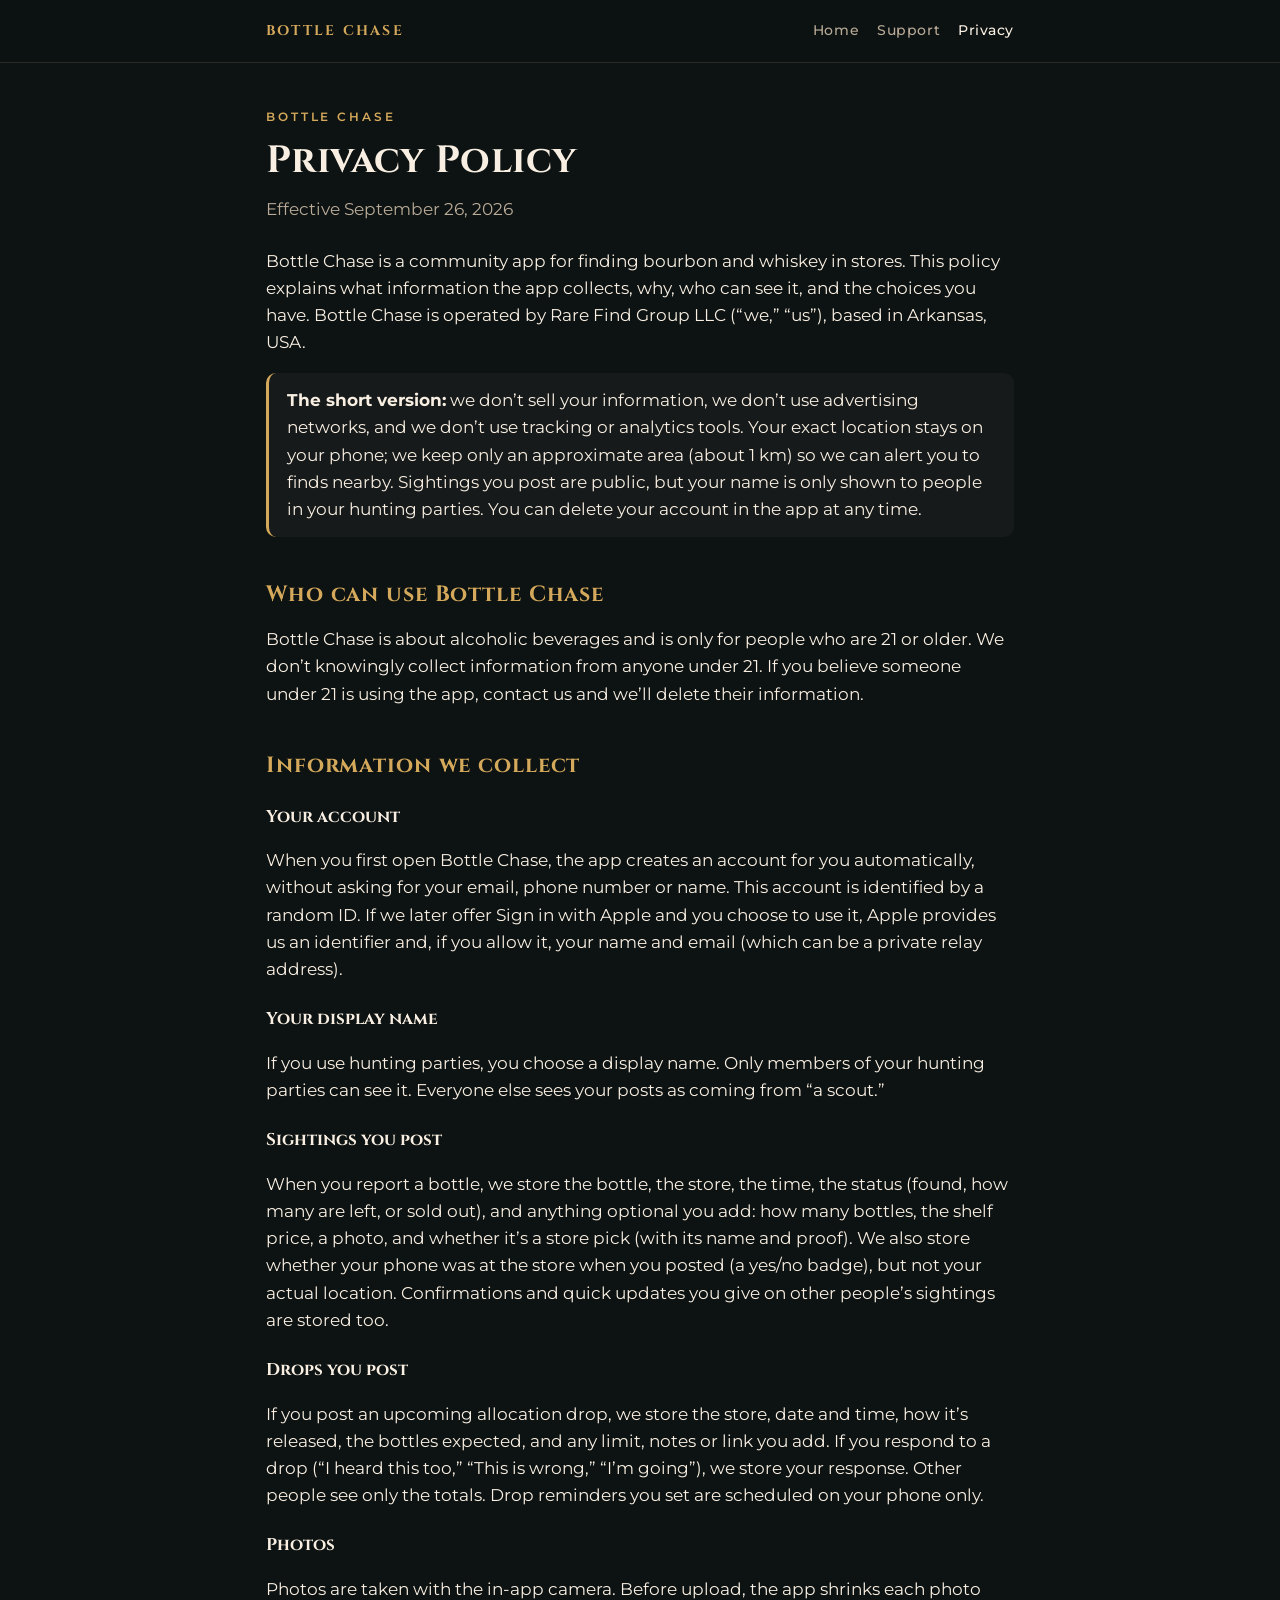
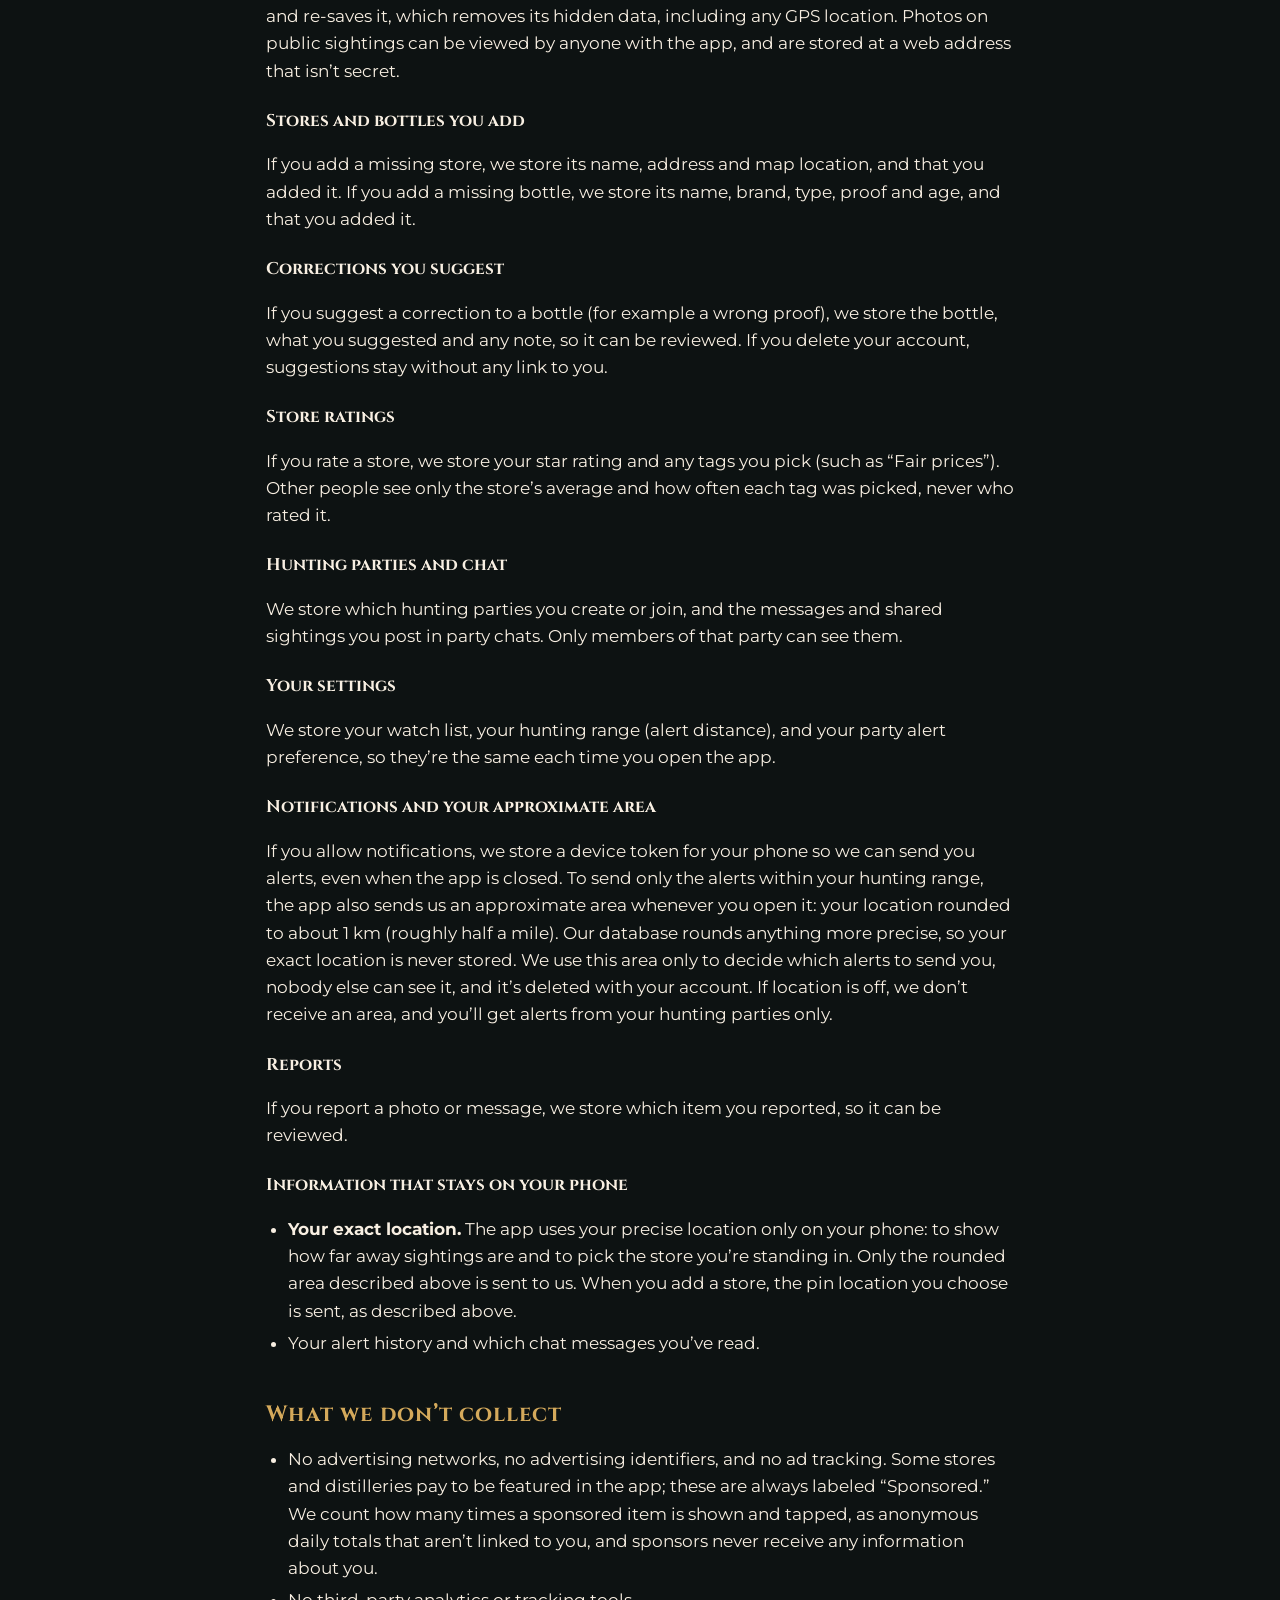
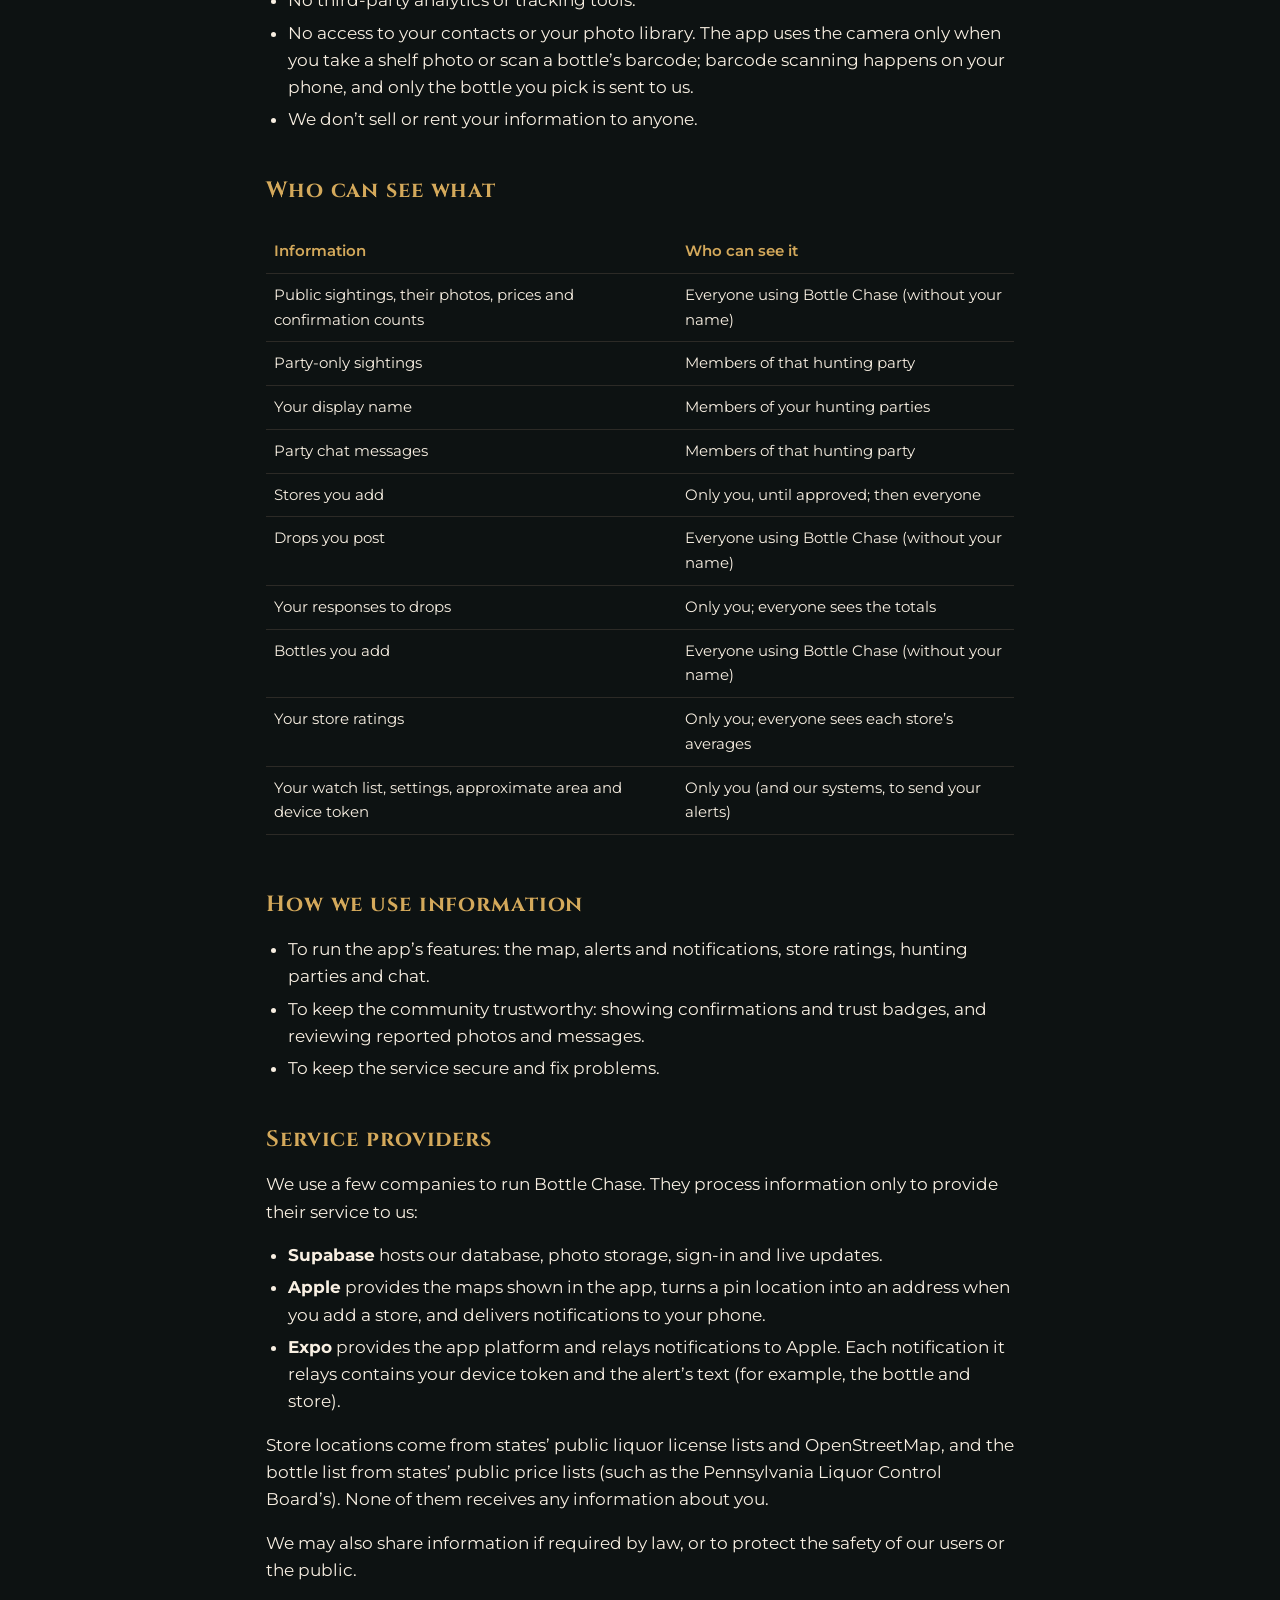
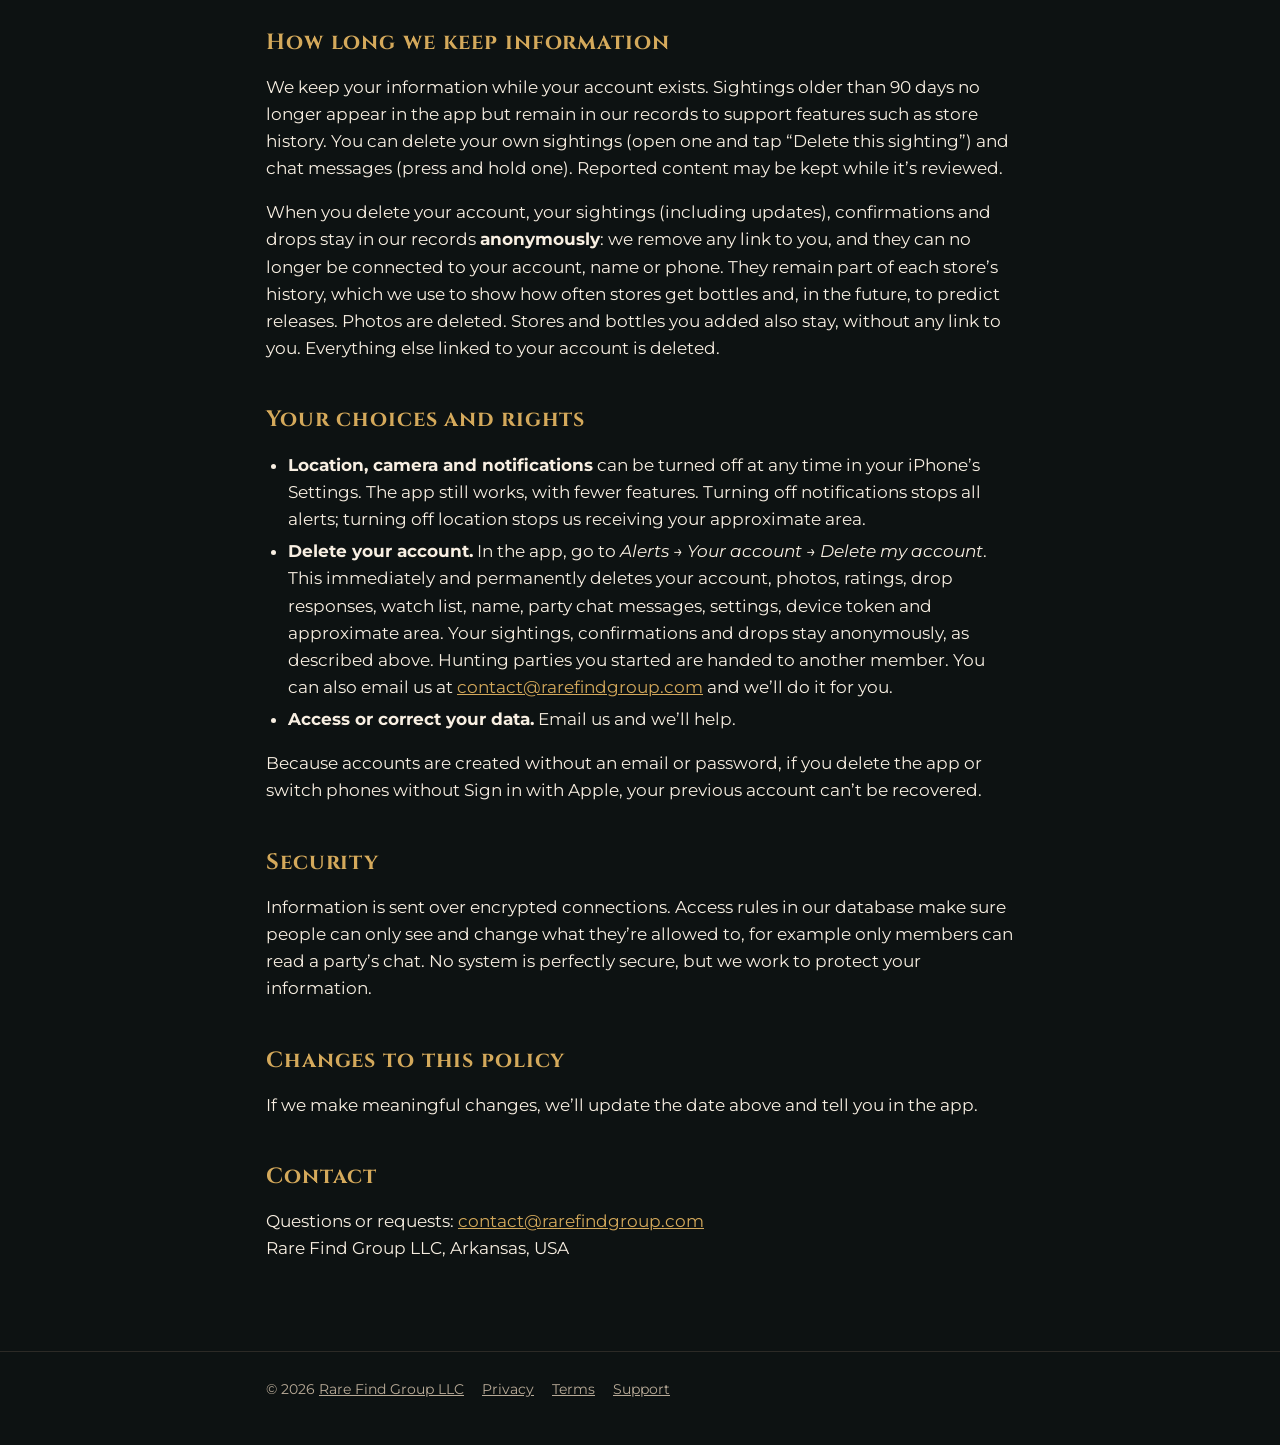
==== privacy/index.html @ 6ccd4147 "Bottle Chase website for bottlechase.app Home, support, privacy policy and terms of use, in the Bott" ====
<!doctype html>
<html lang="en">
<head>
<meta charset="utf-8">
<meta name="viewport" content="width=device-width, initial-scale=1">
<title>Bottle Chase Privacy Policy</title>
<meta name="description" content="How Bottle Chase collects, uses and protects your information.">
<link rel="icon" href="/images/favicon.png">
<link rel="apple-touch-icon" href="/images/apple-touch-icon.png">
<link rel="preconnect" href="https://fonts.googleapis.com">
<link rel="preconnect" href="https://fonts.gstatic.com" crossorigin>
<link rel="stylesheet" href="https://fonts.googleapis.com/css2?family=Cinzel:wght@600;700&family=Montserrat:wght@400;500;600&display=swap">
<meta name="theme-color" content="#0d1212">
<link rel="stylesheet" href="/styles.css?v=2">
</head>
<body>
<header class="site-header">
  <div class="wrap">
    <a class="brand" href="/">Bottle Chase</a>
    <nav>
      <a href="/">Home</a>
      <a href="/support/">Support</a>
      <a href="/privacy/" aria-current="page">Privacy</a>
    </nav>
  </div>
</header>
<main>
  <div class="wrap">
  <p class="eyebrow">Bottle Chase</p>
  <h1>Privacy Policy</h1>
  <p class="meta">Effective September 26, 2026</p>

  <p>Bottle Chase is a community app for finding bourbon and whiskey in stores. This policy explains what
  information the app collects, why, who can see it, and the choices you have. Bottle Chase is operated by
  Rare Find Group LLC (&ldquo;we,&rdquo; &ldquo;us&rdquo;), based in Arkansas, USA.</p>

  <p class="note"><strong>The short version:</strong> we don&rsquo;t sell your information, we don&rsquo;t use
  advertising networks, and we don&rsquo;t use tracking or analytics tools. Your exact location stays on your phone; we keep only an
  approximate area (about 1 km) so we can alert you to finds nearby. Sightings you post are public, but your
  name is only shown to people in your hunting parties. You can delete your account in the app at any time.</p>

  <h2>Who can use Bottle Chase</h2>
  <p>Bottle Chase is about alcoholic beverages and is only for people who are 21 or older. We don&rsquo;t
  knowingly collect information from anyone under 21. If you believe someone under 21 is using the app,
  contact us and we&rsquo;ll delete their information.</p>

  <h2>Information we collect</h2>

  <h3>Your account</h3>
  <p>When you first open Bottle Chase, the app creates an account for you automatically, without asking for
  your email, phone number or name. This account is identified by a random ID. If we later offer Sign in
  with Apple and you choose to use it, Apple provides us an identifier and, if you allow it, your name and
  email (which can be a private relay address).</p>

  <h3>Your display name</h3>
  <p>If you use hunting parties, you choose a display name. Only members of your hunting parties can see it.
  Everyone else sees your posts as coming from &ldquo;a scout.&rdquo;</p>

  <h3>Sightings you post</h3>
  <p>When you report a bottle, we store the bottle, the store, the time, the status (found, how many are
  left, or sold out), and anything optional you add: how many bottles, the shelf price, a photo, and
  whether it&rsquo;s a store pick (with its name and proof). We also store whether your phone was at the store
  when you posted (a yes/no badge), but not your actual location. Confirmations and quick updates you give
  on other people&rsquo;s sightings are stored too.</p>

  <h3>Drops you post</h3>
  <p>If you post an upcoming allocation drop, we store the store, date and time, how it&rsquo;s released, the
  bottles expected, and any limit, notes or link you add. If you respond to a drop (&ldquo;I heard this
  too,&rdquo; &ldquo;This is wrong,&rdquo; &ldquo;I&rsquo;m going&rdquo;), we store your response. Other people see only
  the totals. Drop reminders you set are scheduled on your phone only.</p>

  <h3>Photos</h3>
  <p>Photos are taken with the in-app camera. Before upload, the app shrinks each photo and re-saves it,
  which removes its hidden data, including any GPS location. Photos on public sightings can be viewed by
  anyone with the app, and are stored at a web address that isn&rsquo;t secret.</p>

  <h3>Stores and bottles you add</h3>
  <p>If you add a missing store, we store its name, address and map location, and that you added it. If you
  add a missing bottle, we store its name, brand, type, proof and age, and that you added it.</p>

  <h3>Corrections you suggest</h3>
  <p>If you suggest a correction to a bottle (for example a wrong proof), we store the bottle, what you
  suggested and any note, so it can be reviewed. If you delete your account, suggestions stay without any
  link to you.</p>

  <h3>Store ratings</h3>
  <p>If you rate a store, we store your star rating and any tags you pick (such as &ldquo;Fair prices&rdquo;).
  Other people see only the store&rsquo;s average and how often each tag was picked, never who rated it.</p>

  <h3>Hunting parties and chat</h3>
  <p>We store which hunting parties you create or join, and the messages and shared sightings you post in
  party chats. Only members of that party can see them.</p>

  <h3>Your settings</h3>
  <p>We store your watch list, your hunting range (alert distance), and your party alert preference, so
  they&rsquo;re the same each time you open the app.</p>

  <h3>Notifications and your approximate area</h3>
  <p>If you allow notifications, we store a device token for your phone so we can send you alerts, even
  when the app is closed. To send only the alerts within your hunting range, the app also sends us an
  approximate area whenever you open it: your location rounded to about 1 km (roughly half a mile). Our
  database rounds anything more precise, so your exact location is never stored. We use this area only to
  decide which alerts to send you, nobody else can see it, and it&rsquo;s deleted with your account. If
  location is off, we don&rsquo;t receive an area, and you&rsquo;ll get alerts from your hunting parties only.</p>

  <h3>Reports</h3>
  <p>If you report a photo or message, we store which item you reported, so it can be reviewed.</p>

  <h3>Information that stays on your phone</h3>
  <ul>
    <li><strong>Your exact location.</strong> The app uses your precise location only on your phone: to show
    how far away sightings are and to pick the store you&rsquo;re standing in. Only the rounded area described
    above is sent to us. When you add a store, the pin location you choose is sent, as described above.</li>
    <li>Your alert history and which chat messages you&rsquo;ve read.</li>
  </ul>

  <h2>What we don&rsquo;t collect</h2>
  <ul>
    <li>No advertising networks, no advertising identifiers, and no ad tracking. Some stores and
    distilleries pay to be featured in the app; these are always labeled &ldquo;Sponsored.&rdquo; We count how
    many times a sponsored item is shown and tapped, as anonymous daily totals that aren&rsquo;t linked to you,
    and sponsors never receive any information about you.</li>
    <li>No third-party analytics or tracking tools.</li>
    <li>No access to your contacts or your photo library. The app uses the camera only when you take a shelf
    photo or scan a bottle&rsquo;s barcode; barcode scanning happens on your phone, and only the bottle you
    pick is sent to us.</li>
    <li>We don&rsquo;t sell or rent your information to anyone.</li>
  </ul>

  <h2>Who can see what</h2>
  <div class="table-scroll"><table>
    <tr><th>Information</th><th>Who can see it</th></tr>
    <tr><td>Public sightings, their photos, prices and confirmation counts</td><td>Everyone using Bottle Chase (without your name)</td></tr>
    <tr><td>Party-only sightings</td><td>Members of that hunting party</td></tr>
    <tr><td>Your display name</td><td>Members of your hunting parties</td></tr>
    <tr><td>Party chat messages</td><td>Members of that hunting party</td></tr>
    <tr><td>Stores you add</td><td>Only you, until approved; then everyone</td></tr>
    <tr><td>Drops you post</td><td>Everyone using Bottle Chase (without your name)</td></tr>
    <tr><td>Your responses to drops</td><td>Only you; everyone sees the totals</td></tr>
    <tr><td>Bottles you add</td><td>Everyone using Bottle Chase (without your name)</td></tr>
    <tr><td>Your store ratings</td><td>Only you; everyone sees each store&rsquo;s averages</td></tr>
    <tr><td>Your watch list, settings, approximate area and device token</td><td>Only you (and our systems, to send your alerts)</td></tr>
  </table></div>

  <h2>How we use information</h2>
  <ul>
    <li>To run the app&rsquo;s features: the map, alerts and notifications, store ratings, hunting parties and
    chat.</li>
    <li>To keep the community trustworthy: showing confirmations and trust badges, and reviewing reported
    photos and messages.</li>
    <li>To keep the service secure and fix problems.</li>
  </ul>

  <h2>Service providers</h2>
  <p>We use a few companies to run Bottle Chase. They process information only to provide their service to us:</p>
  <ul>
    <li><strong>Supabase</strong> hosts our database, photo storage, sign-in and live updates.</li>
    <li><strong>Apple</strong> provides the maps shown in the app, turns a pin location into an address when
    you add a store, and delivers notifications to your phone.</li>
    <li><strong>Expo</strong> provides the app platform and relays notifications to Apple. Each notification
    it relays contains your device token and the alert&rsquo;s text (for example, the bottle and store).</li>
  </ul>
  <p>Store locations come from states&rsquo; public liquor license lists and OpenStreetMap, and the bottle list
  from states&rsquo; public price lists (such as the Pennsylvania Liquor Control Board&rsquo;s). None of them
  receives any information about you.</p>
  <p>We may also share information if required by law, or to protect the safety of our users or the public.</p>

  <h2>How long we keep information</h2>
  <p>We keep your information while your account exists. Sightings older than 90 days no longer appear in
  the app but remain in our records to support features such as store history. You can delete your own
  sightings (open one and tap &ldquo;Delete this sighting&rdquo;) and chat messages (press and hold one).
  Reported content may be kept while it&rsquo;s reviewed.</p>
  <p>When you delete your account, your sightings (including updates), confirmations and drops stay in our
  records <strong>anonymously</strong>: we remove any link to you, and they can no longer be connected to
  your account, name or phone. They remain part of each store&rsquo;s history, which we use to show how often
  stores get bottles and, in the future, to predict releases. Photos are deleted. Stores and bottles you
  added also stay, without any link to you. Everything else linked to your account is deleted.</p>

  <h2>Your choices and rights</h2>
  <ul>
    <li><strong>Location, camera and notifications</strong> can be turned off at any time in your
    iPhone&rsquo;s Settings. The app still works, with fewer features. Turning off notifications stops all
    alerts; turning off location stops us receiving your approximate area.</li>
    <li><strong>Delete your account.</strong> In the app, go to <em>Alerts &rarr; Your account &rarr; Delete my
    account</em>. This immediately and permanently deletes your account, photos, ratings, drop responses,
    watch list, name, party chat messages, settings, device token and approximate area. Your sightings,
    confirmations and drops stay anonymously, as described above. Hunting parties you started are handed to another member. You can also email us at
    <a href="mailto:contact@rarefindgroup.com">contact@rarefindgroup.com</a> and we&rsquo;ll do it for you.</li>
    <li><strong>Access or correct your data.</strong> Email us and we&rsquo;ll help.</li>
  </ul>
  <p>Because accounts are created without an email or password, if you delete the app or switch phones
  without Sign in with Apple, your previous account can&rsquo;t be recovered.</p>

  <h2>Security</h2>
  <p>Information is sent over encrypted connections. Access rules in our database make sure people can only
  see and change what they&rsquo;re allowed to, for example only members can read a party&rsquo;s chat. No
  system is perfectly secure, but we work to protect your information.</p>

  <h2>Changes to this policy</h2>
  <p>If we make meaningful changes, we&rsquo;ll update the date above and tell you in the app.</p>

  <h2>Contact</h2>
  <p>Questions or requests: <a href="mailto:contact@rarefindgroup.com">contact@rarefindgroup.com</a><br>Rare Find Group LLC, Arkansas, USA</p>
  </div>
</main>
<footer class="site-footer">
  <div class="wrap">
    <span>&copy; 2026 <a href="https://rarefindgroup.com">Rare Find Group LLC</a></span>
    <a href="/privacy/">Privacy</a>
    <a href="/terms/">Terms</a>
    <a href="/support/">Support</a>
  </div>
</footer>
</body>
</html>
---- styles.css ----
/* Shared styles for rarefindgroup.com, following the Bottle Chase brand board: charcoal background, gold and
   whiskey-amber accents, cream text. Headings use Cinzel (a free web font in the style of the board's Trajan Pro);
   body text uses Montserrat. When you change this file, bump the ?v= number in every page's <link> to it so
   browsers fetch the new copy. */
:root {
  --charcoal: #0d1212;
  --surface: #161a1a;
  --surface-2: #1d2121;
  --amber: #c2530b;
  --copper: #be6324;
  --gold: #d4a95b;
  --cream: #f8efe2;
  --brown: #3a1e0f;
  --text: #f8efe2;
  --muted: #b9ab98;
  --line: #2c2a26;
  --heading: "Cinzel", "Trajan Pro", Georgia, serif;
  --body: "Montserrat", -apple-system, BlinkMacSystemFont, "Segoe UI", Roboto, sans-serif;
  color-scheme: dark;
}
* { box-sizing: border-box; }
html { -webkit-text-size-adjust: 100%; }
body {
  margin: 0;
  background: var(--charcoal);
  color: var(--text);
  font: 16.5px/1.65 var(--body);
}
a { color: var(--gold); }
a:hover { color: var(--cream); }
img { max-width: 100%; }
.wrap { max-width: 780px; margin: 0 auto; padding: 0 16px; }
.sr-only { position: absolute; width: 1px; height: 1px; overflow: hidden; clip: rect(0 0 0 0); white-space: nowrap; }

/* Header */
.site-header { border-bottom: 1px solid var(--line); background: rgba(13, 18, 18, 0.92); }
.site-header .wrap { display: flex; align-items: center; justify-content: space-between; gap: 10px 16px; min-height: 62px; flex-wrap: wrap; padding-top: 8px; padding-bottom: 8px; }
.brand { font-family: var(--heading); font-weight: 700; letter-spacing: 0.16em; text-transform: uppercase; font-size: 14px; color: var(--gold); text-decoration: none; }
.site-header nav { display: flex; gap: 18px; flex-wrap: wrap; }
.site-header nav a { color: var(--muted); text-decoration: none; font-size: 14px; font-weight: 500; letter-spacing: 0.04em; }
.site-header nav a:hover, .site-header nav a[aria-current="page"] { color: var(--cream); }

/* Page text */
main { padding: 44px 0 72px; }
h1, h2, h3 { font-family: var(--heading); font-weight: 700; color: var(--cream); }
h1 { font-size: 38px; line-height: 1.15; margin: 0 0 14px; letter-spacing: 0.01em; }
h2 { font-size: 22px; line-height: 1.3; margin: 44px 0 12px; color: var(--gold); letter-spacing: 0.04em; }
h3 { font-size: 17px; margin: 22px 0 4px; }
.lead { font-size: 18.5px; color: var(--muted); margin: 0 0 28px; }
.eyebrow { font-size: 12px; font-weight: 600; letter-spacing: 0.24em; text-transform: uppercase; color: var(--gold); margin: 0 0 12px; }
.meta { color: var(--muted); margin: 0 0 24px; }
.note { background: var(--surface); border-left: 3px solid var(--gold); padding: 14px 18px; border-radius: 10px; }
.rule { width: 120px; height: 1px; border: 0; margin: 18px 0 24px; background: linear-gradient(90deg, transparent, var(--gold), transparent); }
ul { padding-left: 22px; }
li { margin: 5px 0; }
strong { color: var(--cream); }

/* Bottle Chase hero: the full logo lockup, faded into the page at its edges */
.hero { padding: 28px 0 8px; text-align: center; background: radial-gradient(ellipse at 50% 40%, #1f1a14 0%, var(--charcoal) 70%); }
.hero .logo {
  display: block;
  width: min(440px, 92%);
  height: auto;
  margin: 0 auto;
  /* Fade only the four edges into the page, so the lettering stays fully visible. */
  -webkit-mask-image: linear-gradient(to right, transparent, #000 9%, #000 91%, transparent),
    linear-gradient(to bottom, transparent, #000 7%);
  -webkit-mask-composite: source-in;
  mask-image: linear-gradient(to right, transparent, #000 9%, #000 91%, transparent),
    linear-gradient(to bottom, transparent, #000 7%);
  mask-composite: intersect;
}
.hero p { color: var(--muted); font-size: 18.5px; margin: 10px auto 0; max-width: 520px; }
.hero .pill { margin: 22px 0 8px; }

/* Buttons and pills */
.pill { display: inline-block; padding: 10px 20px; border-radius: 999px; border: 1px solid var(--gold); color: var(--gold); font-weight: 600; letter-spacing: 0.06em; text-transform: uppercase; font-size: 13px; text-decoration: none; }
.button { display: inline-block; padding: 12px 22px; border-radius: 999px; background: var(--amber); color: var(--cream); font-weight: 600; text-decoration: none; }

/* Cards */
.app-card { display: flex; gap: 18px; align-items: center; padding: 16px; border: 1px solid var(--line); border-radius: 18px; background: var(--surface); text-decoration: none; color: inherit; transition: border-color 0.15s; }
.app-card:hover { border-color: var(--gold); color: inherit; }
.app-card img { width: 76px; height: 76px; border-radius: 18px; flex: none; }
.app-card strong { display: block; font-family: var(--heading); font-size: 20px; color: var(--cream); }
.app-card span { color: var(--muted); }
.features { display: grid; grid-template-columns: repeat(auto-fit, minmax(220px, 1fr)); gap: 14px; margin: 18px 0 0; padding: 0; list-style: none; }
.features li { margin: 0; padding: 18px; border: 1px solid var(--line); border-radius: 16px; background: var(--surface); }
.features svg { width: 34px; height: 34px; display: block; margin-bottom: 10px; stroke: var(--gold); fill: none; stroke-width: 1.6; stroke-linecap: round; stroke-linejoin: round; }
.features strong { display: block; margin-bottom: 4px; font-family: var(--heading); font-size: 15px; letter-spacing: 0.06em; text-transform: uppercase; color: var(--cream); }
.features span { color: var(--muted); font-size: 15px; }

/* FAQ */
details { border-bottom: 1px solid var(--line); padding: 14px 0; }
summary { cursor: pointer; font-weight: 600; color: var(--cream); }
summary::marker { color: var(--gold); }
details p, details ul { margin: 10px 0 0; color: var(--text); }

/* Tables (privacy policy) */
table { width: 100%; border-collapse: collapse; font-size: 15px; margin: 12px 0; }
th, td { text-align: left; vertical-align: top; padding: 9px 8px; border-bottom: 1px solid var(--line); }
th { color: var(--gold); font-weight: 600; }
.table-scroll { overflow-x: auto; }

/* Footer */
.site-footer { border-top: 1px solid var(--line); color: var(--muted); font-size: 14px; padding: 26px 0 44px; }
.site-footer .wrap { display: flex; flex-wrap: wrap; gap: 6px 18px; }
.site-footer a { color: var(--muted); }
.site-footer a:hover { color: var(--gold); }

@media (max-width: 520px) {
  h1 { font-size: 30px; }
  .lead, .hero p { font-size: 17px; }
}
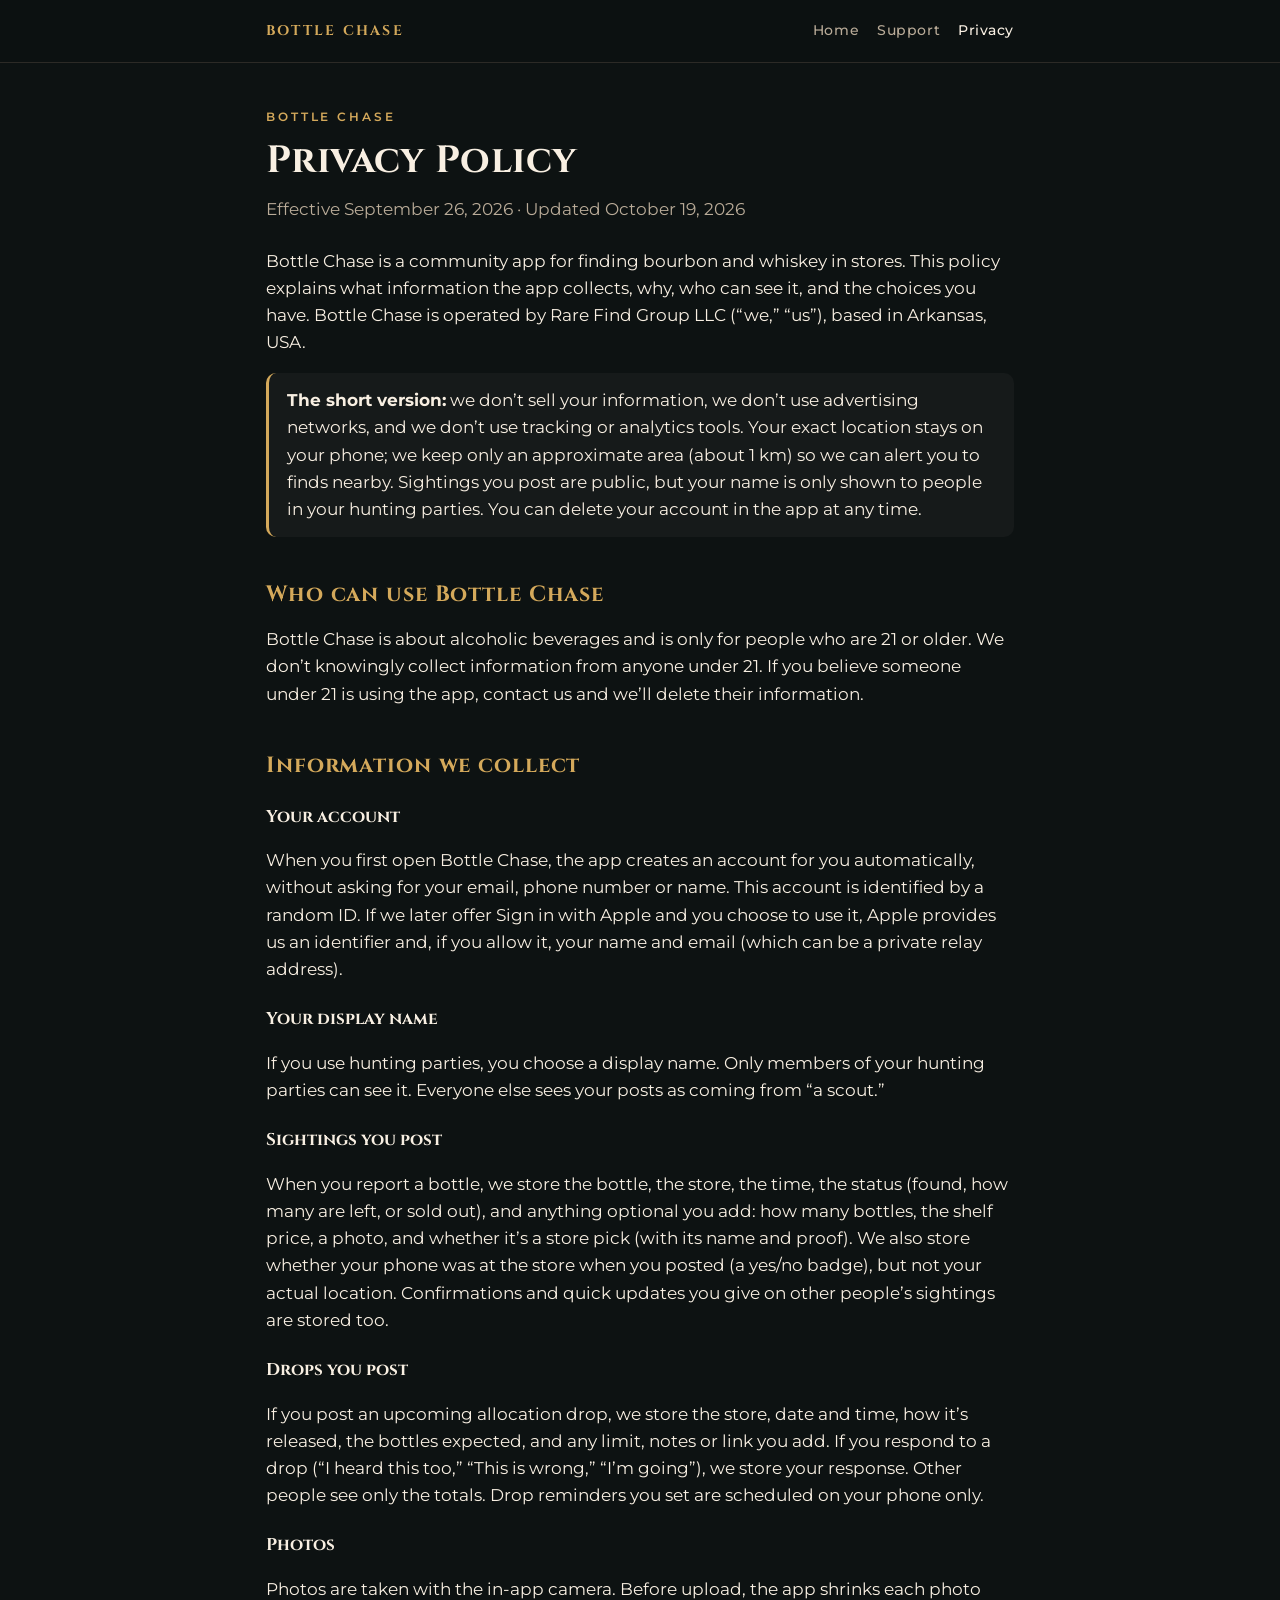
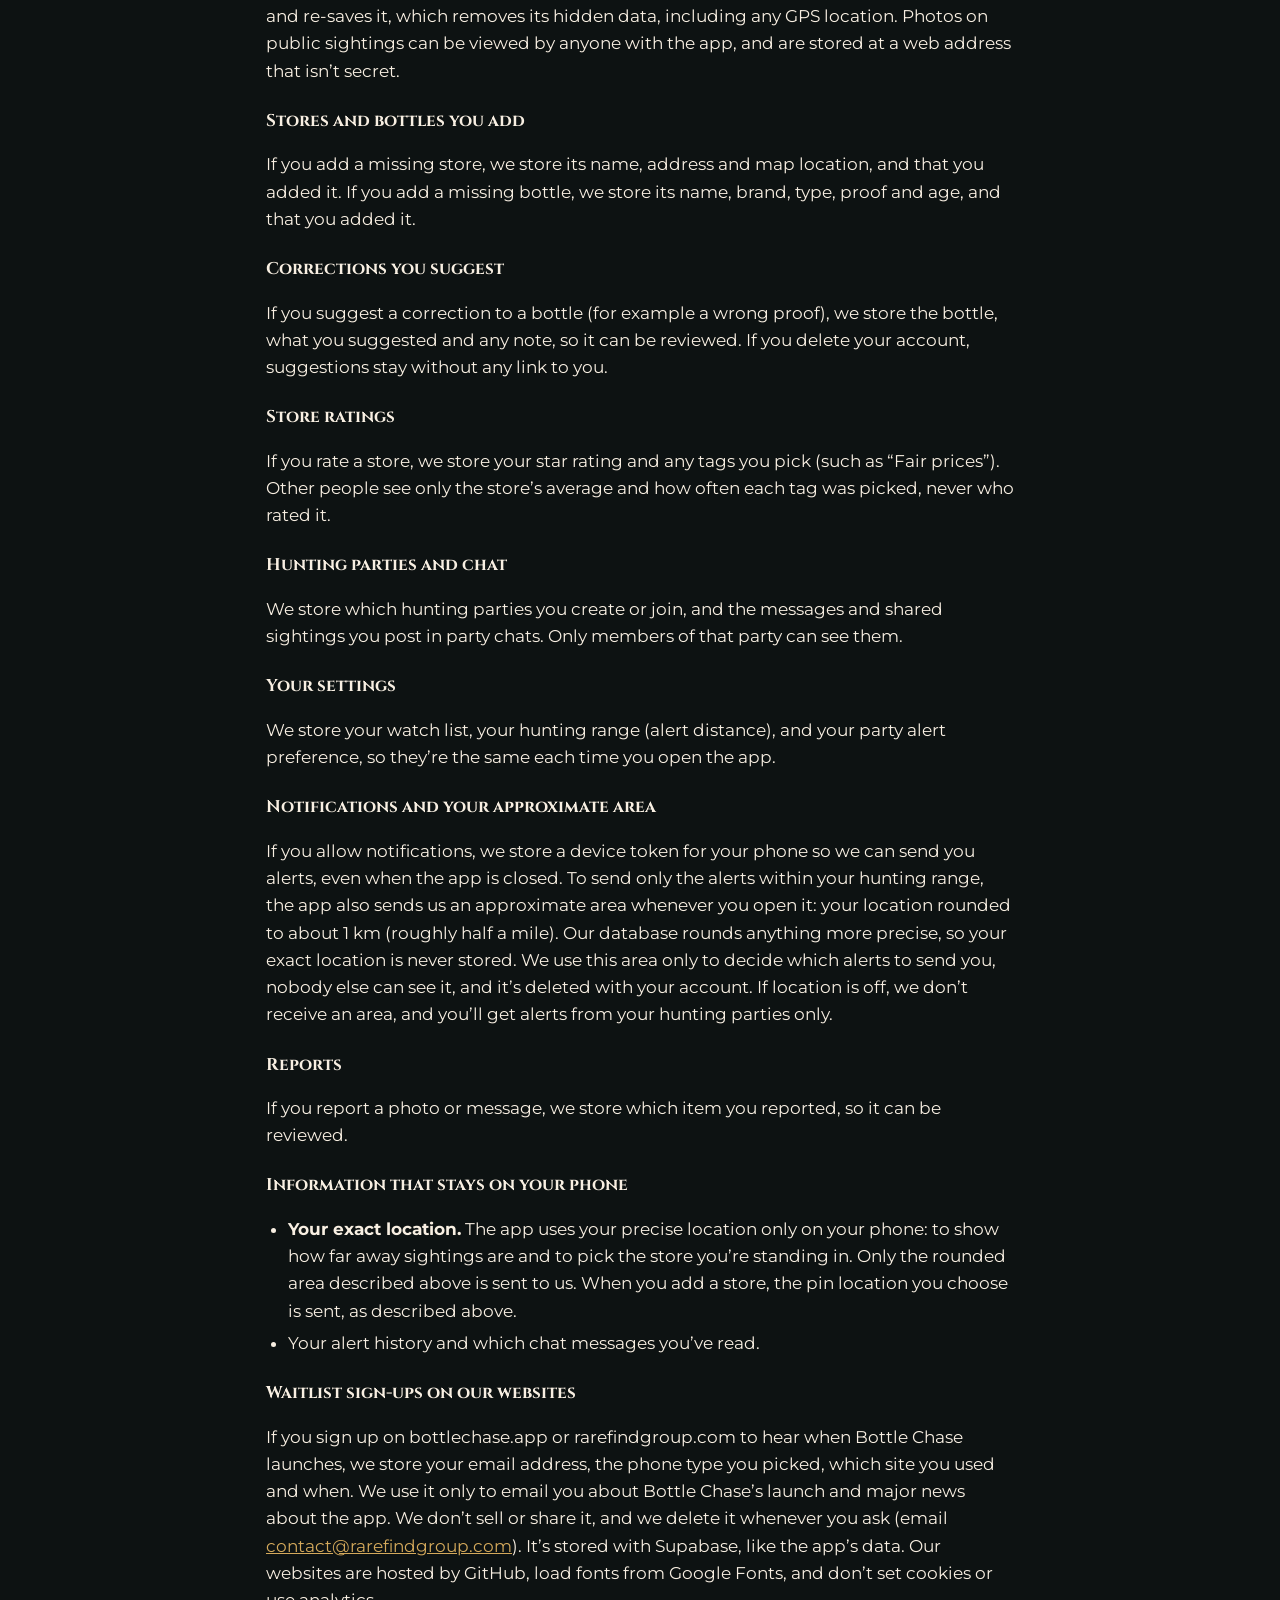
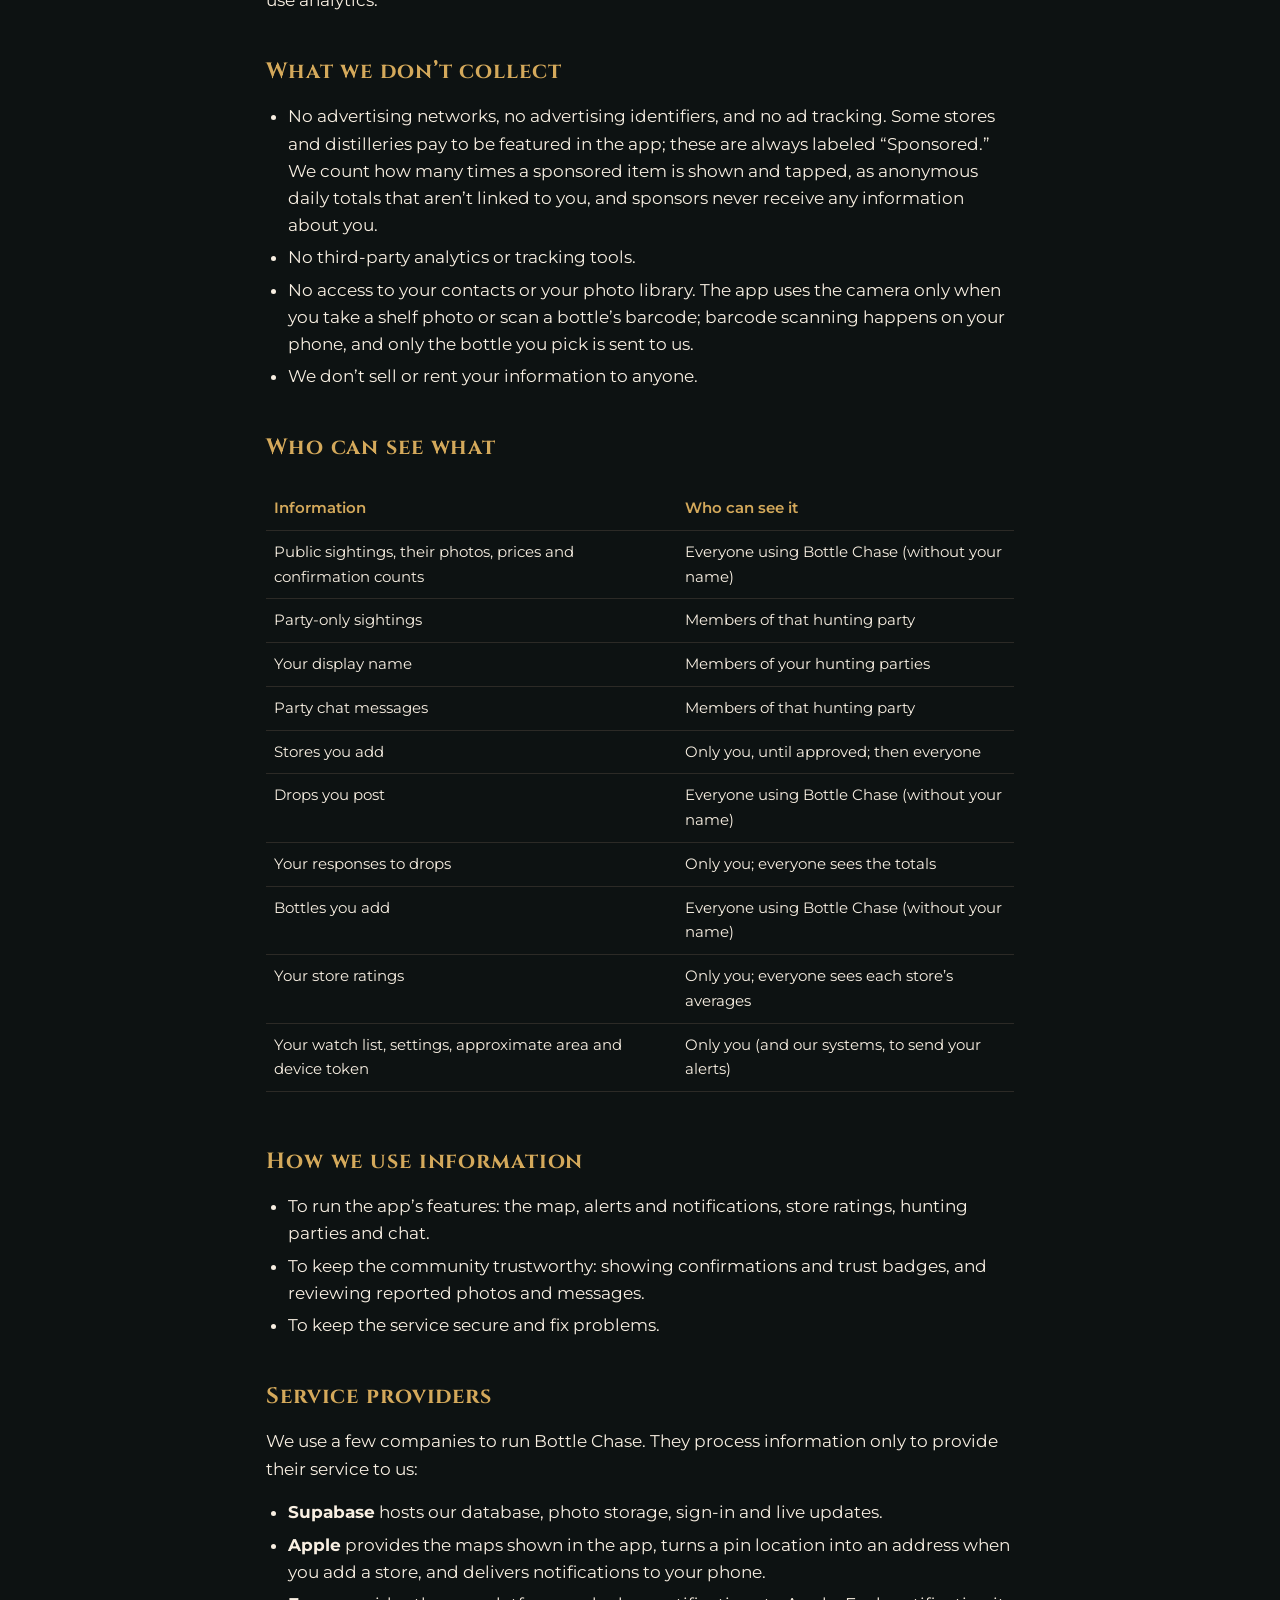
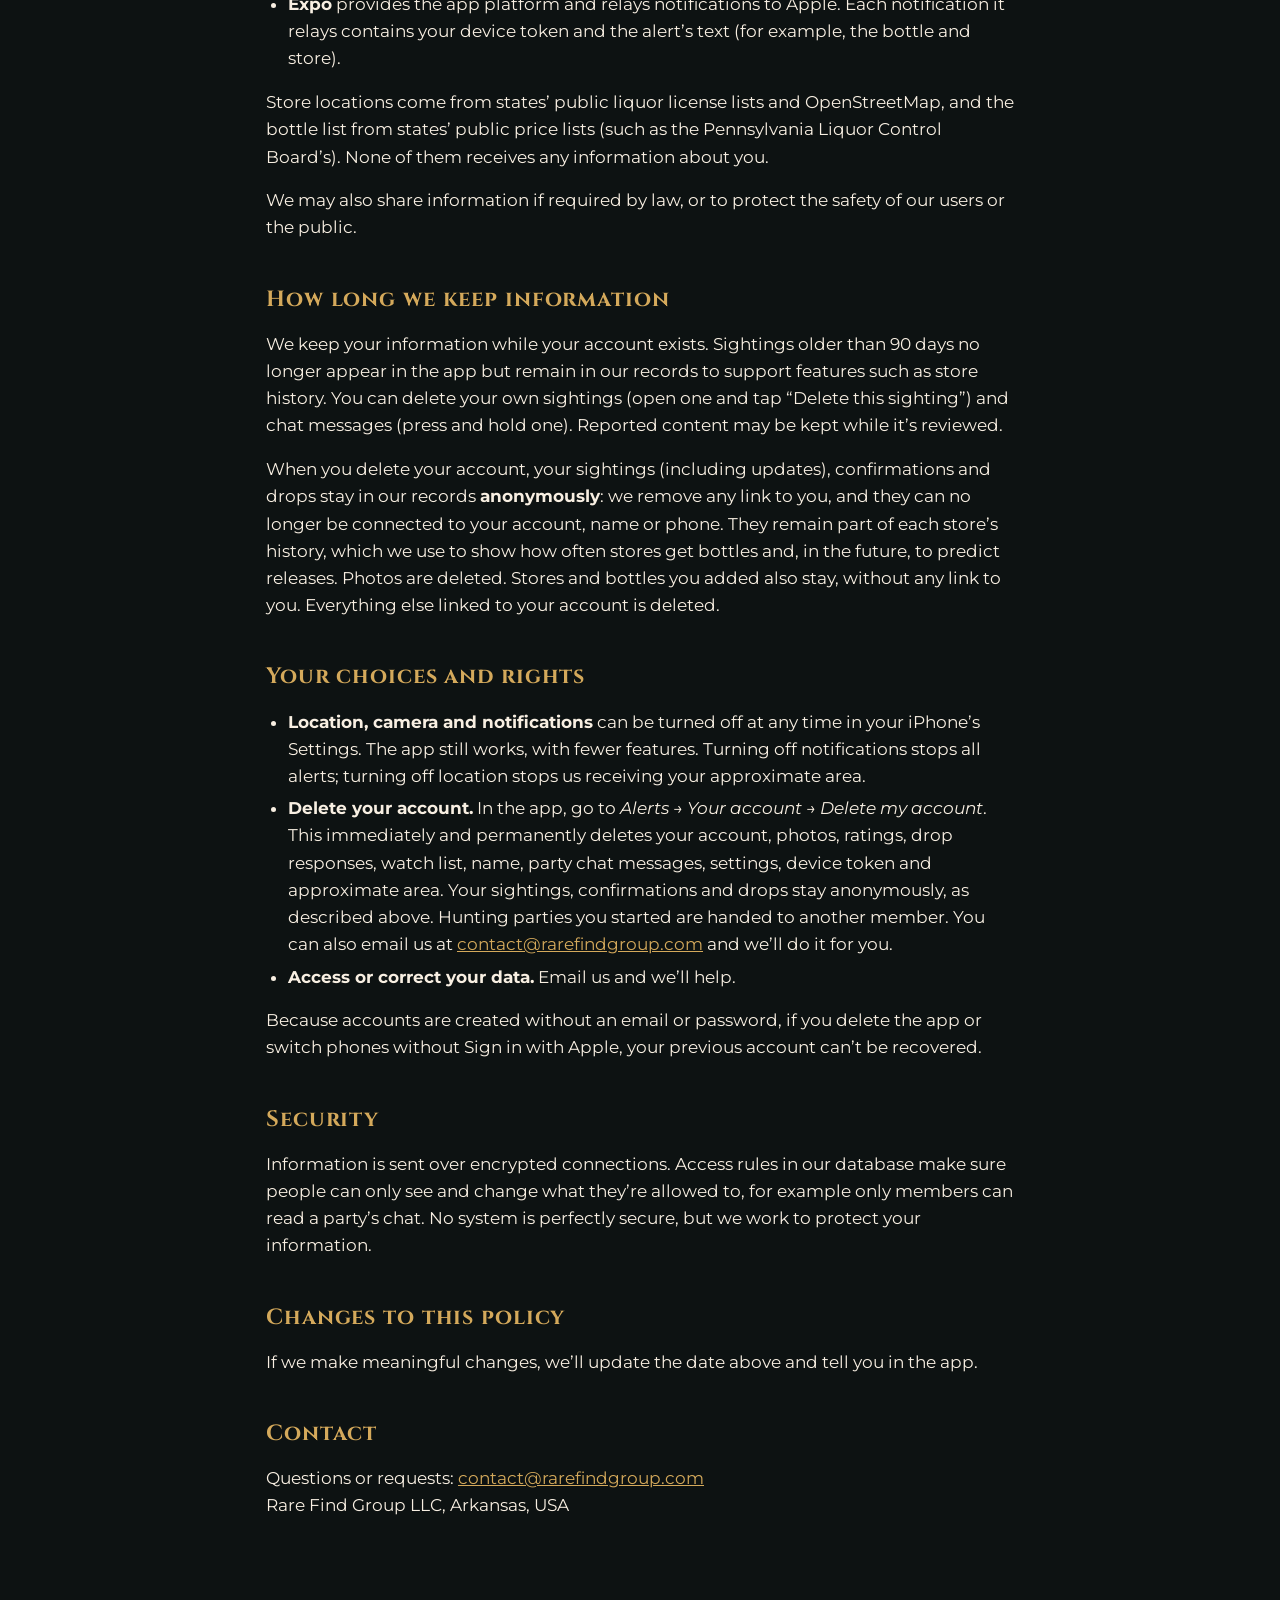
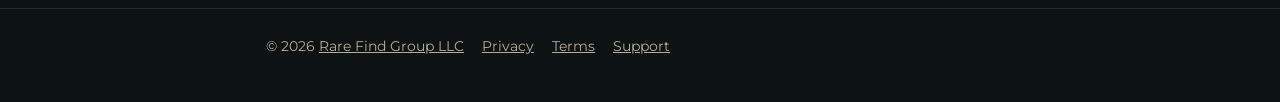
==== commit 142baff9: "Waitlist sign-up form and privacy policy section - "Be first to know" form (email + iPhone/Android) " ====
--- a/privacy/index.html
+++ b/privacy/index.html
@@ -11,7 +11,7 @@
 <link rel="preconnect" href="https://fonts.gstatic.com" crossorigin>
 <link rel="stylesheet" href="https://fonts.googleapis.com/css2?family=Cinzel:wght@600;700&family=Montserrat:wght@400;500;600&display=swap">
 <meta name="theme-color" content="#0d1212">
-<link rel="stylesheet" href="/styles.css?v=2">
+<link rel="stylesheet" href="/styles.css?v=3">
 </head>
 <body>
 <header class="site-header">
@@ -28,7 +28,7 @@
   <div class="wrap">
   <p class="eyebrow">Bottle Chase</p>
   <h1>Privacy Policy</h1>
-  <p class="meta">Effective September 26, 2026</p>
+  <p class="meta">Effective September 26, 2026 &middot; Updated October 19, 2026</p>
 
   <p>Bottle Chase is a community app for finding bourbon and whiskey in stores. This policy explains what
   information the app collects, why, who can see it, and the choices you have. Bottle Chase is operated by
@@ -113,6 +113,14 @@
     above is sent to us. When you add a store, the pin location you choose is sent, as described above.</li>
     <li>Your alert history and which chat messages you&rsquo;ve read.</li>
   </ul>
+
+  <h3 id="waitlist">Waitlist sign-ups on our websites</h3>
+  <p>If you sign up on bottlechase.app or rarefindgroup.com to hear when Bottle Chase launches, we store your email
+  address, the phone type you picked, which site you used and when. We use it only to email you about Bottle
+  Chase&rsquo;s launch and major news about the app. We don&rsquo;t sell or share it, and we delete it whenever you
+  ask (email <a href="mailto:contact@rarefindgroup.com">contact@rarefindgroup.com</a>). It&rsquo;s stored with Supabase,
+  like the app&rsquo;s data. Our websites are hosted by GitHub, load fonts from Google Fonts, and don&rsquo;t set
+  cookies or use analytics.</p>
 
   <h2>What we don&rsquo;t collect</h2>
   <ul>
--- a/styles.css
+++ b/styles.css
@@ -72,10 +72,34 @@
 }
 .hero p { color: var(--muted); font-size: 18.5px; margin: 10px auto 0; max-width: 520px; }
 .hero .pill { margin: 22px 0 8px; }
+.hero .soon { margin: 22px auto 14px; font-size: 13px; font-weight: 600; letter-spacing: 0.18em; text-transform: uppercase; color: var(--gold); }
+.hero .button { margin-bottom: 12px; }
+
+/* Waitlist sign-up */
+.signup { padding: 36px 0 8px; }
+.signup .wrap > * { max-width: 560px; }
+.signup h2 { margin-top: 0; }
+.signup form { display: grid; gap: 14px; margin: 18px 0 10px; padding: 20px; border: 1px solid var(--line); border-radius: 18px; background: var(--surface); }
+.signup input[type="email"] {
+  width: 100%; padding: 14px 16px; border-radius: 12px; border: 1px solid var(--line); background: var(--charcoal);
+  color: var(--cream); font: 16px var(--body);
+}
+.signup input[type="email"]:focus { outline: 2px solid var(--gold); outline-offset: 1px; border-color: transparent; }
+.signup fieldset { border: 0; margin: 0; padding: 0; display: flex; gap: 22px; align-items: center; flex-wrap: wrap; }
+.signup legend { float: left; margin-right: 6px; color: var(--muted); font-size: 15px; }
+.signup fieldset label { display: inline-flex; gap: 8px; align-items: center; cursor: pointer; }
+.signup input[type="radio"] { accent-color: var(--gold); width: 18px; height: 18px; }
+.signup .button { border: 0; cursor: pointer; font: 600 16px var(--body); justify-self: start; }
+.signup .button:disabled { opacity: 0.6; cursor: default; }
+.signup .trap { position: absolute; left: -9999px; width: 1px; height: 1px; }
+.form-message { margin: 0; min-height: 1.4em; font-size: 15px; }
+.form-message.ok { color: var(--gold); }
+.form-message.bad { color: #f0a07a; }
+.fine { color: var(--muted); font-size: 14px; }
 
 /* Buttons and pills */
 .pill { display: inline-block; padding: 10px 20px; border-radius: 999px; border: 1px solid var(--gold); color: var(--gold); font-weight: 600; letter-spacing: 0.06em; text-transform: uppercase; font-size: 13px; text-decoration: none; }
-.button { display: inline-block; padding: 12px 22px; border-radius: 999px; background: var(--amber); color: var(--cream); font-weight: 600; text-decoration: none; }
+.button { display: inline-block; font-family: var(--body); padding: 12px 22px; border-radius: 999px; background: var(--amber); color: var(--cream); font-weight: 600; text-decoration: none; }
 
 /* Cards */
 .app-card { display: flex; gap: 18px; align-items: center; padding: 16px; border: 1px solid var(--line); border-radius: 18px; background: var(--surface); text-decoration: none; color: inherit; transition: border-color 0.15s; }
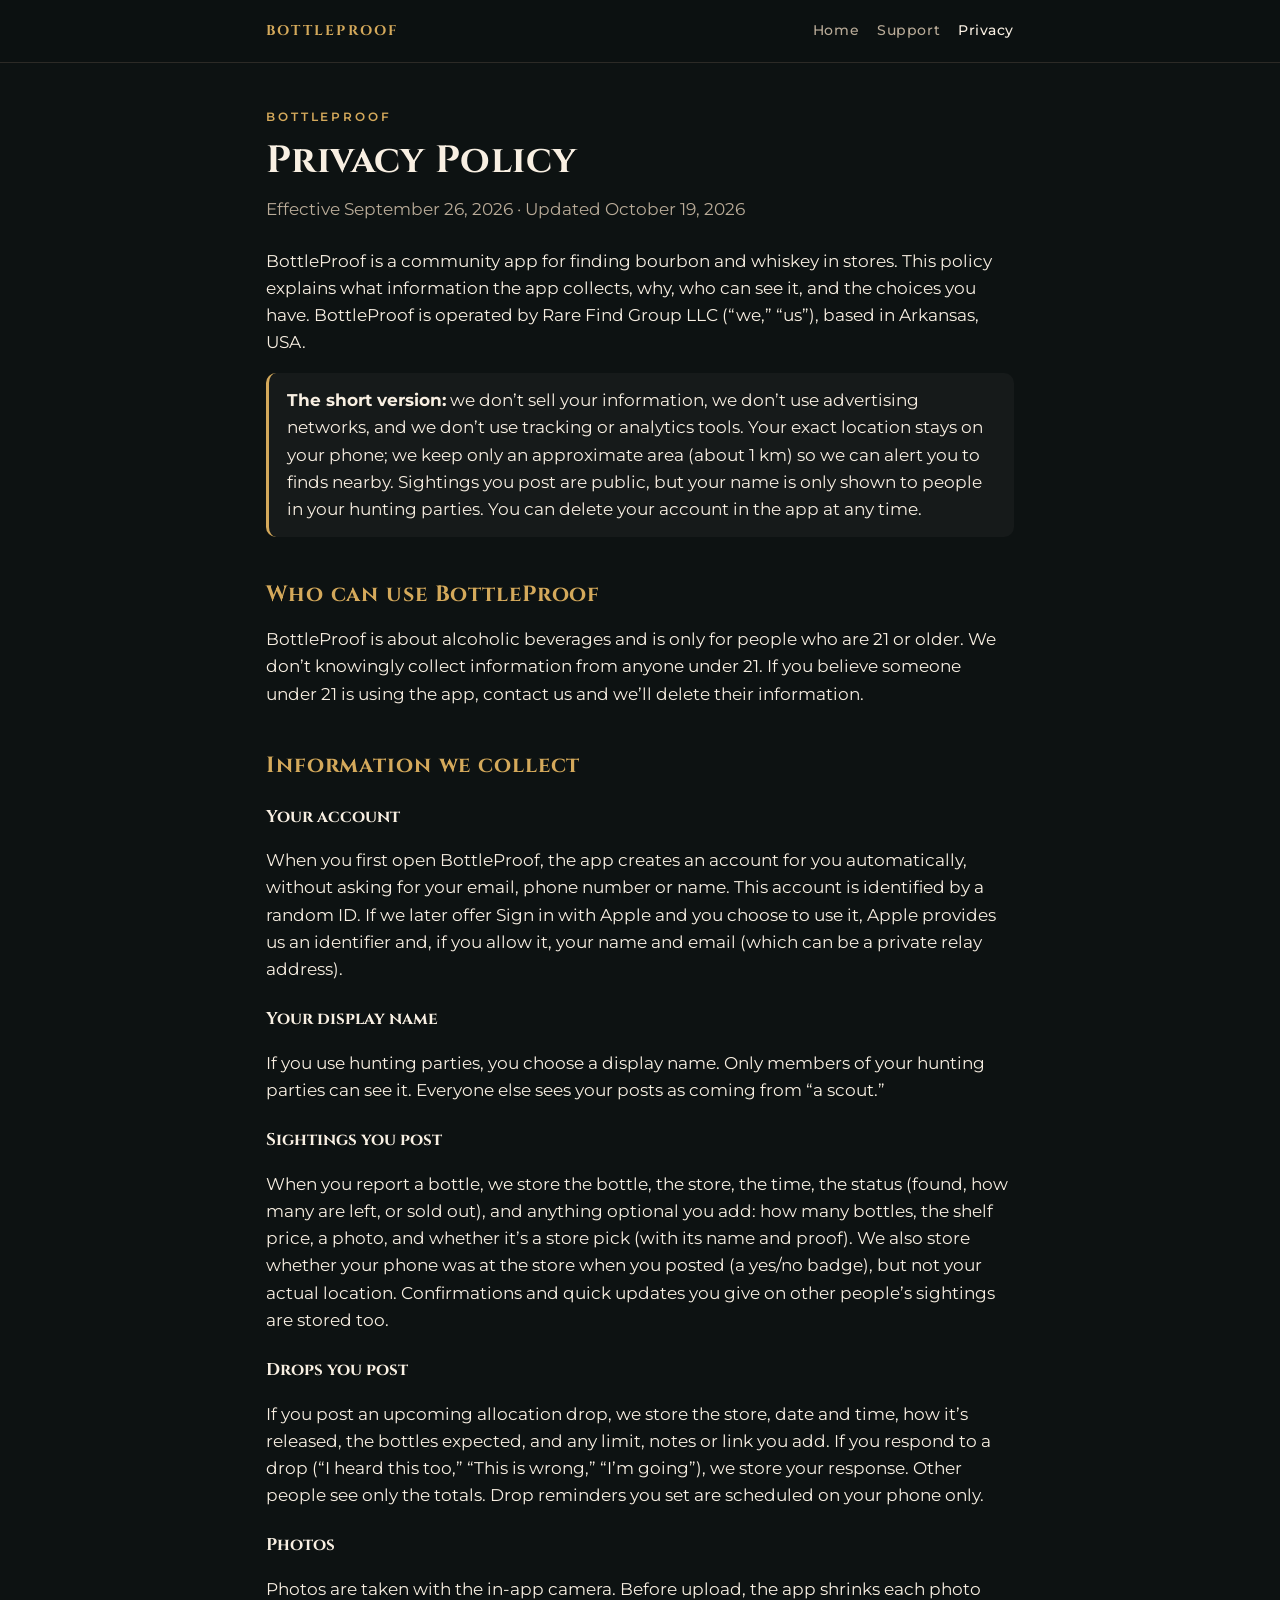
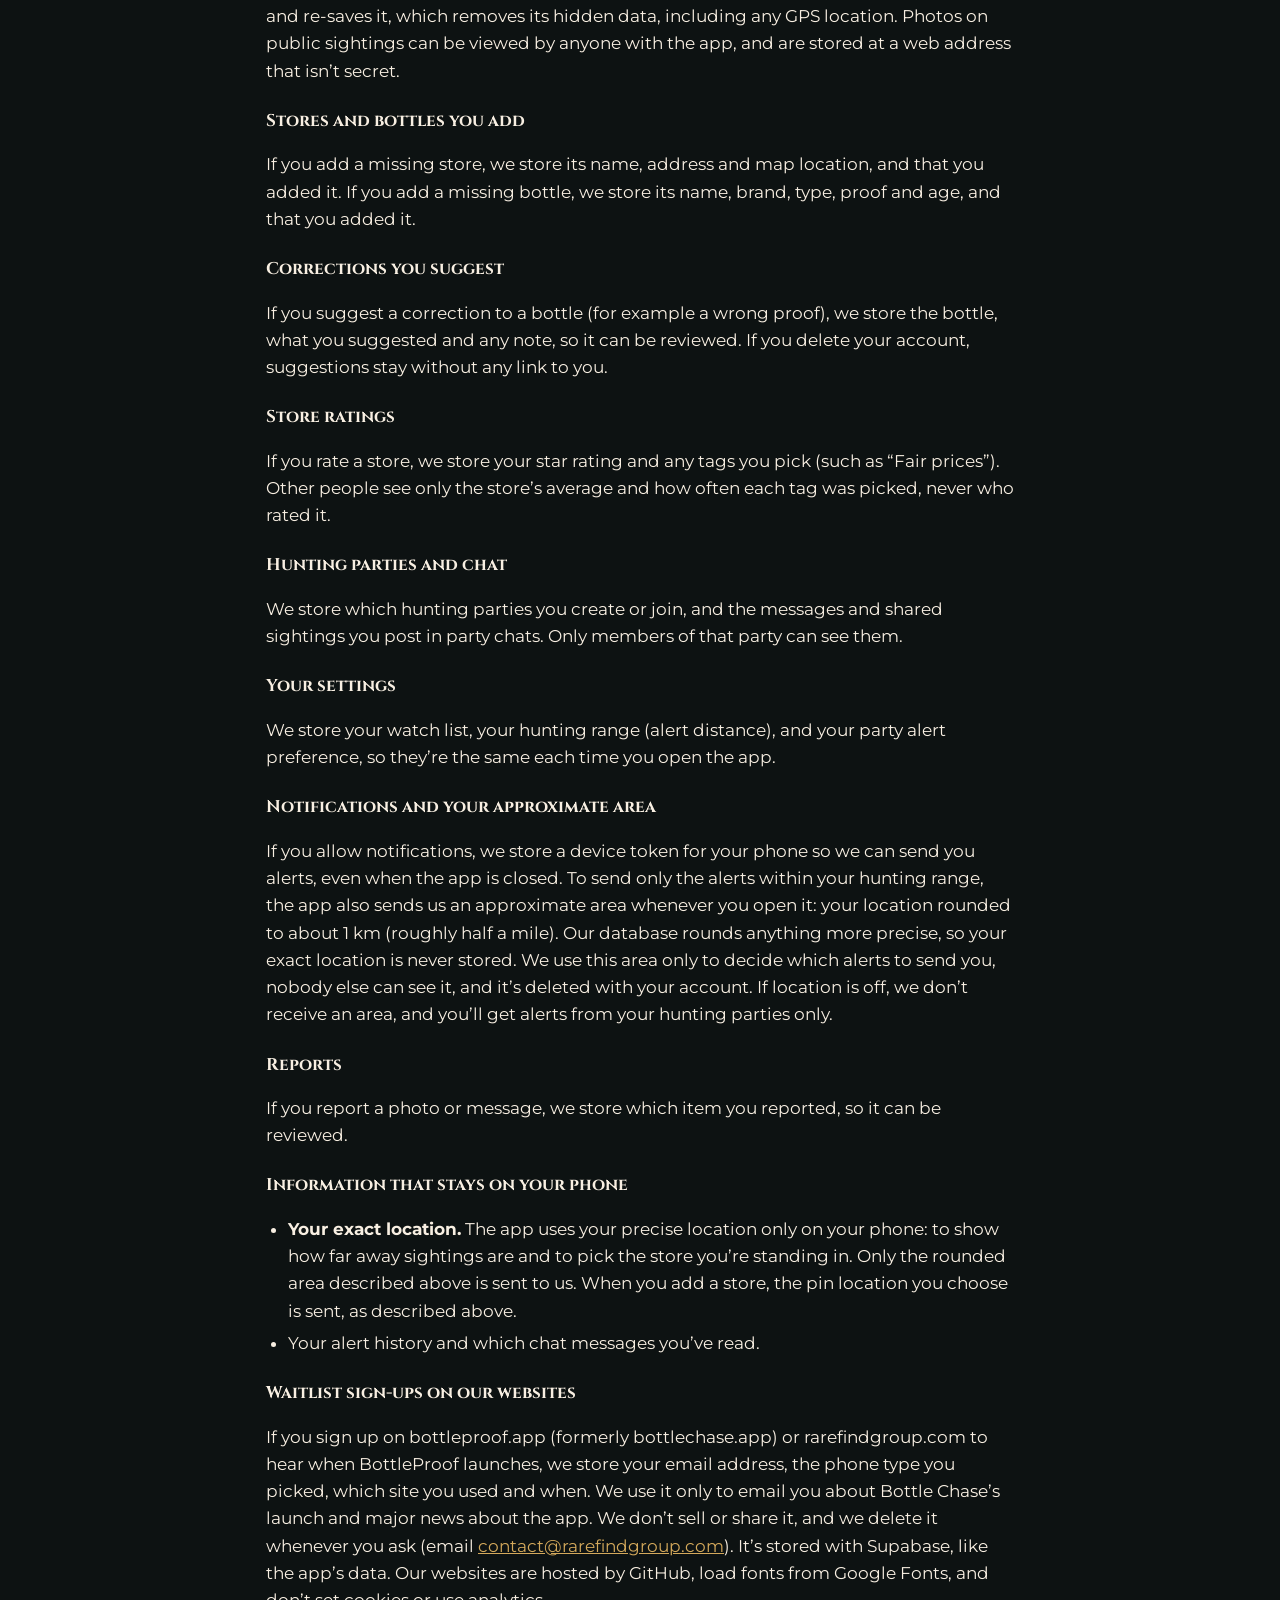
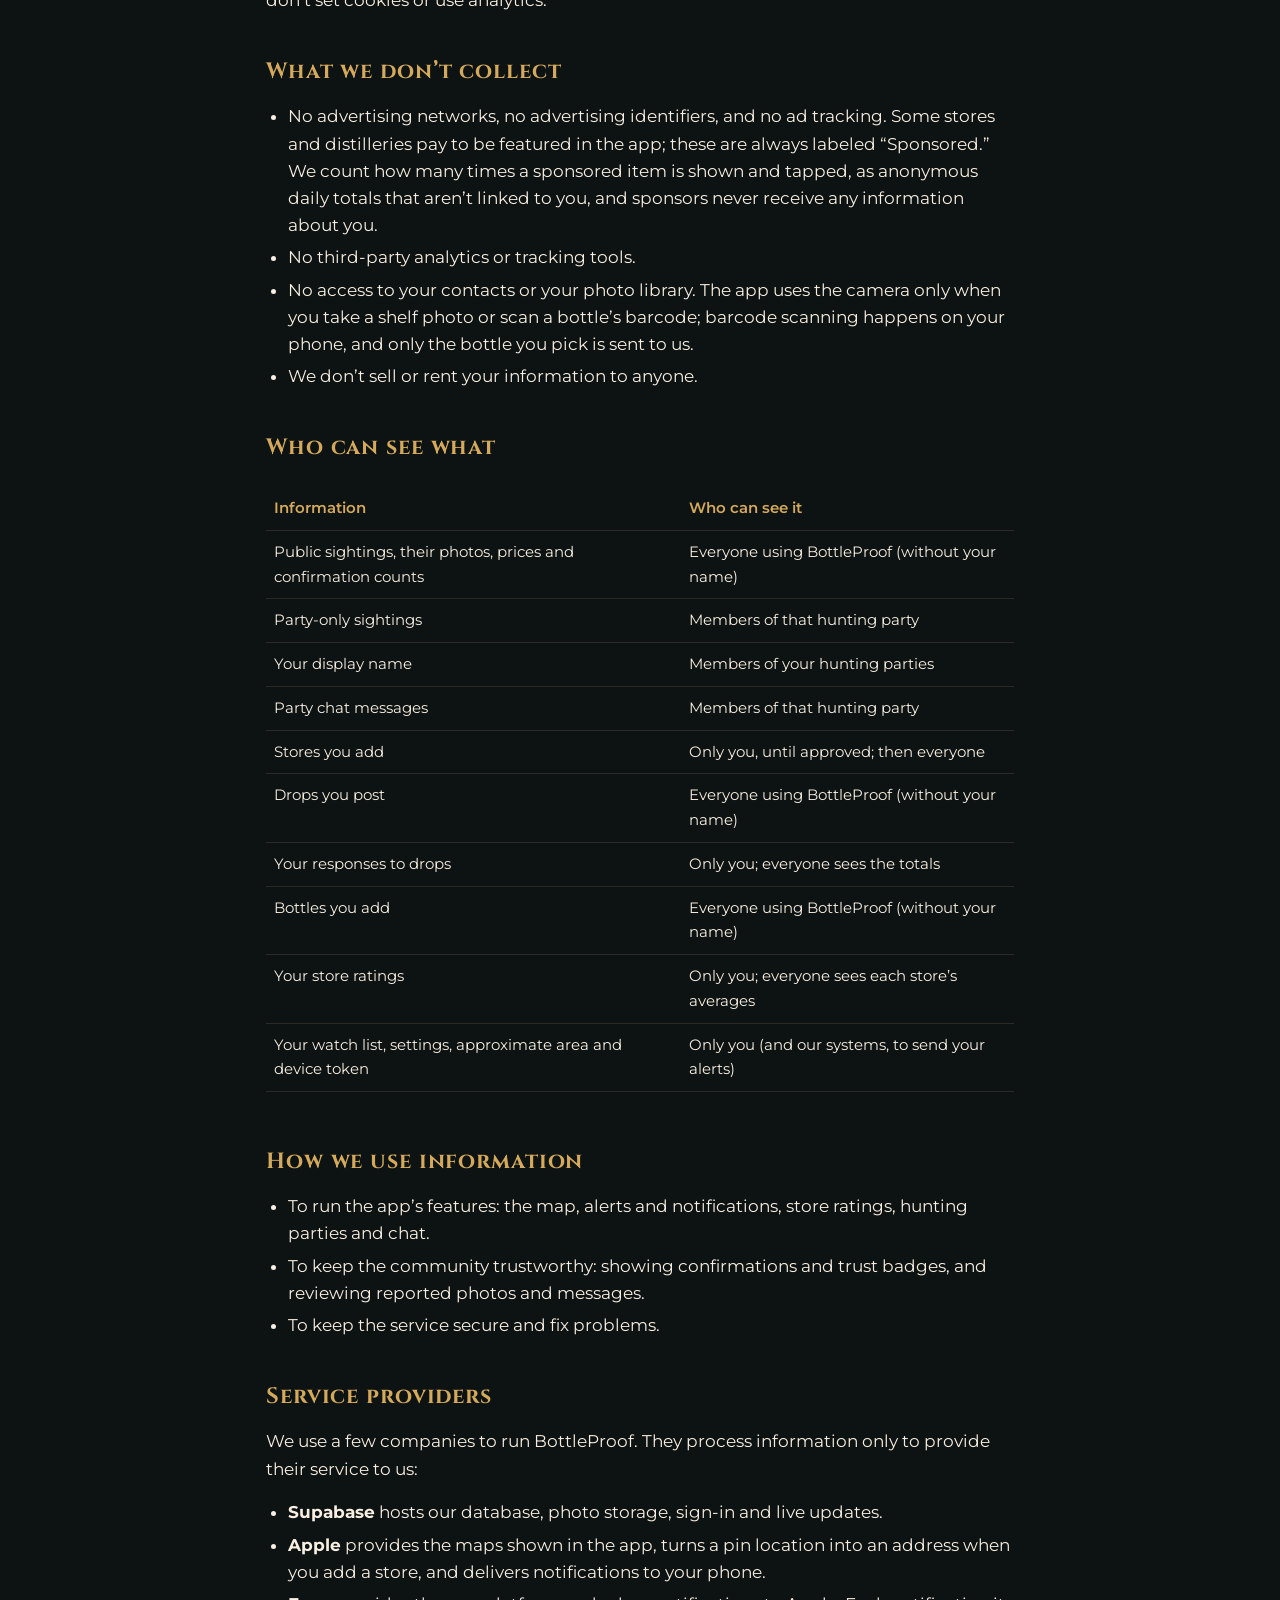
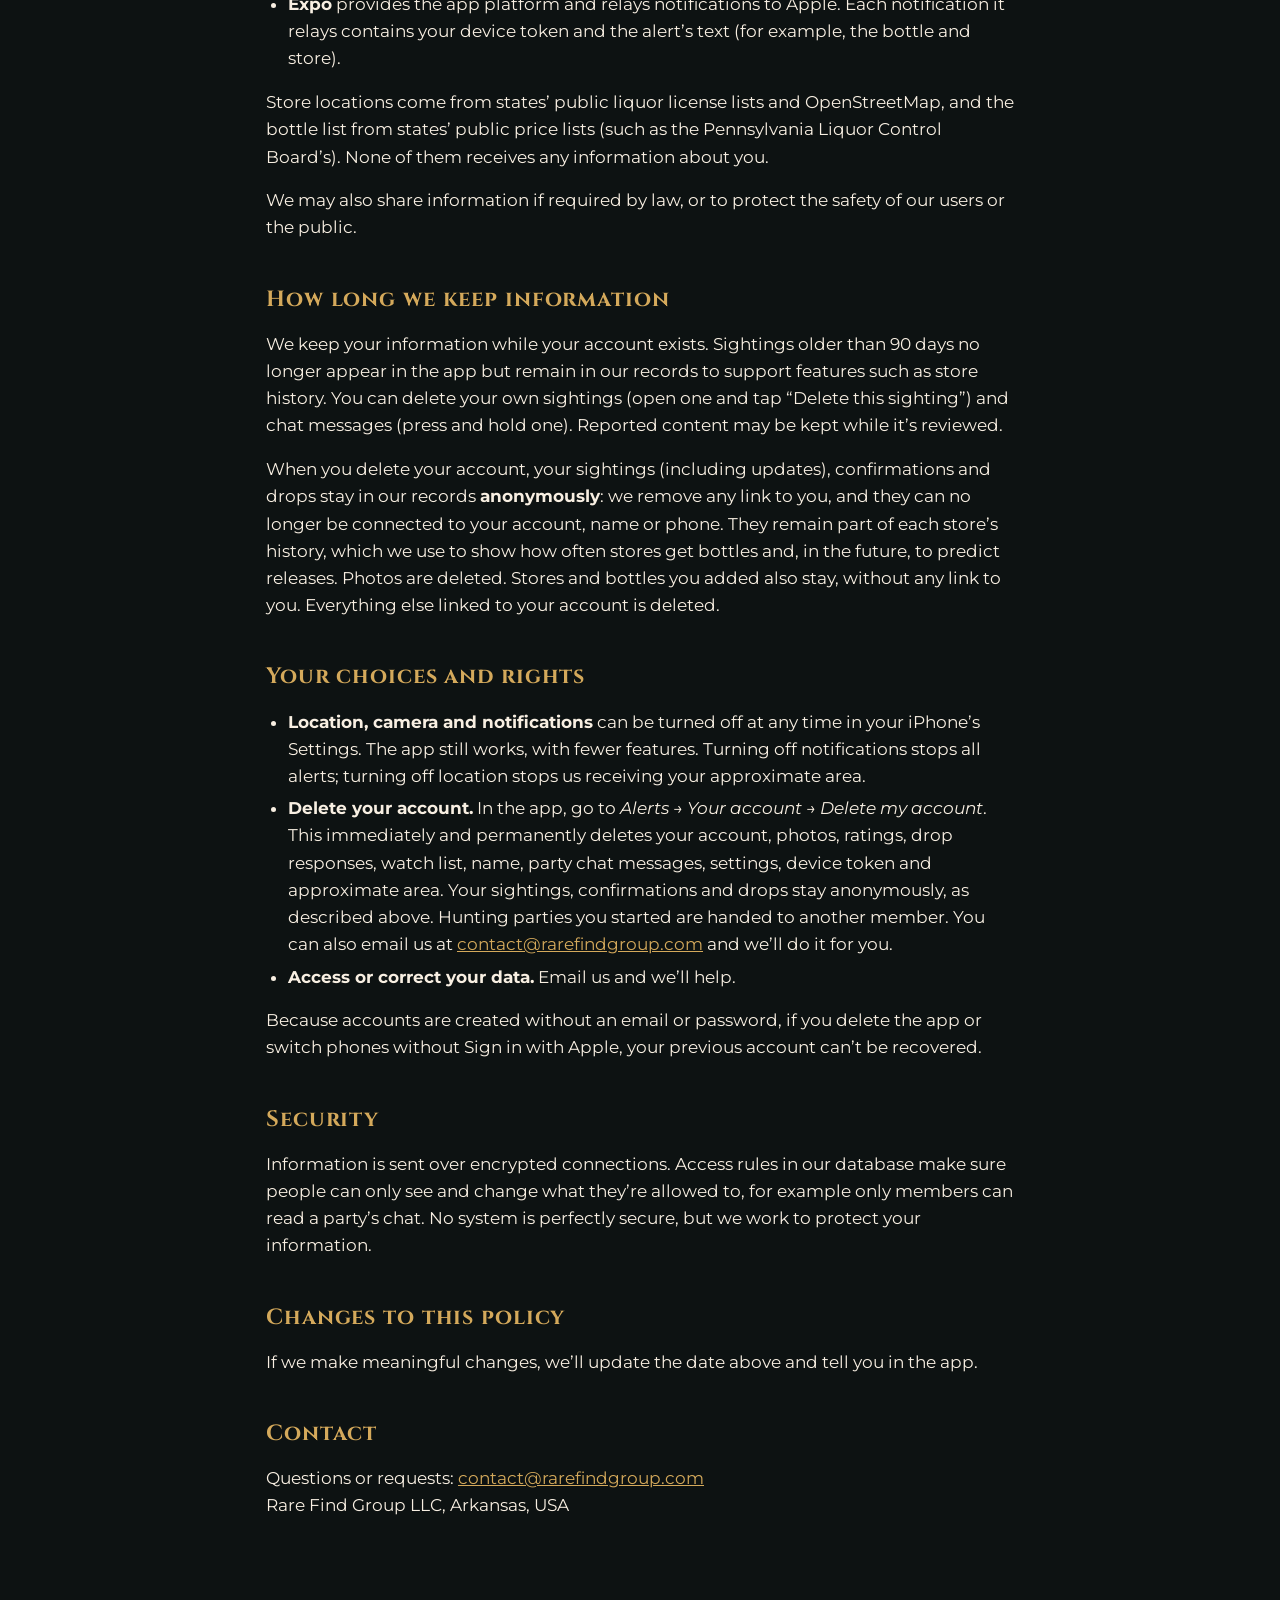
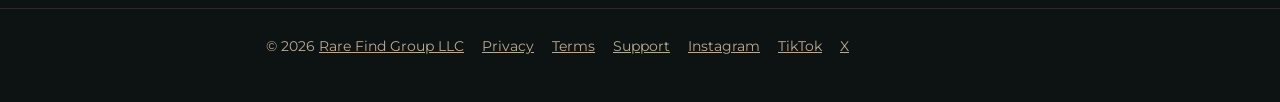
==== commit 82f5c887: "Rebrand to BottleProof and move to bottleproof.app New BottleProof logo from the brand board, every " ====
--- a/privacy/index.html
+++ b/privacy/index.html
@@ -3,8 +3,8 @@
 <head>
 <meta charset="utf-8">
 <meta name="viewport" content="width=device-width, initial-scale=1">
-<title>Bottle Chase Privacy Policy</title>
-<meta name="description" content="How Bottle Chase collects, uses and protects your information.">
+<title>BottleProof Privacy Policy</title>
+<meta name="description" content="How BottleProof collects, uses and protects your information.">
 <link rel="icon" href="/images/favicon.png">
 <link rel="apple-touch-icon" href="/images/apple-touch-icon.png">
 <link rel="preconnect" href="https://fonts.googleapis.com">
@@ -16,7 +16,7 @@
 <body>
 <header class="site-header">
   <div class="wrap">
-    <a class="brand" href="/">Bottle Chase</a>
+    <a class="brand" href="/">BottleProof</a>
     <nav>
       <a href="/">Home</a>
       <a href="/support/">Support</a>
@@ -26,12 +26,12 @@
 </header>
 <main>
   <div class="wrap">
-  <p class="eyebrow">Bottle Chase</p>
+  <p class="eyebrow">BottleProof</p>
   <h1>Privacy Policy</h1>
   <p class="meta">Effective September 26, 2026 &middot; Updated October 19, 2026</p>
 
-  <p>Bottle Chase is a community app for finding bourbon and whiskey in stores. This policy explains what
-  information the app collects, why, who can see it, and the choices you have. Bottle Chase is operated by
+  <p>BottleProof is a community app for finding bourbon and whiskey in stores. This policy explains what
+  information the app collects, why, who can see it, and the choices you have. BottleProof is operated by
   Rare Find Group LLC (&ldquo;we,&rdquo; &ldquo;us&rdquo;), based in Arkansas, USA.</p>
 
   <p class="note"><strong>The short version:</strong> we don&rsquo;t sell your information, we don&rsquo;t use
@@ -39,15 +39,15 @@
   approximate area (about 1 km) so we can alert you to finds nearby. Sightings you post are public, but your
   name is only shown to people in your hunting parties. You can delete your account in the app at any time.</p>
 
-  <h2>Who can use Bottle Chase</h2>
-  <p>Bottle Chase is about alcoholic beverages and is only for people who are 21 or older. We don&rsquo;t
+  <h2>Who can use BottleProof</h2>
+  <p>BottleProof is about alcoholic beverages and is only for people who are 21 or older. We don&rsquo;t
   knowingly collect information from anyone under 21. If you believe someone under 21 is using the app,
   contact us and we&rsquo;ll delete their information.</p>
 
   <h2>Information we collect</h2>
 
   <h3>Your account</h3>
-  <p>When you first open Bottle Chase, the app creates an account for you automatically, without asking for
+  <p>When you first open BottleProof, the app creates an account for you automatically, without asking for
   your email, phone number or name. This account is identified by a random ID. If we later offer Sign in
   with Apple and you choose to use it, Apple provides us an identifier and, if you allow it, your name and
   email (which can be a private relay address).</p>
@@ -115,7 +115,7 @@
   </ul>
 
   <h3 id="waitlist">Waitlist sign-ups on our websites</h3>
-  <p>If you sign up on bottlechase.app or rarefindgroup.com to hear when Bottle Chase launches, we store your email
+  <p>If you sign up on bottleproof.app (formerly bottlechase.app) or rarefindgroup.com to hear when BottleProof launches, we store your email
   address, the phone type you picked, which site you used and when. We use it only to email you about Bottle
   Chase&rsquo;s launch and major news about the app. We don&rsquo;t sell or share it, and we delete it whenever you
   ask (email <a href="mailto:contact@rarefindgroup.com">contact@rarefindgroup.com</a>). It&rsquo;s stored with Supabase,
@@ -138,14 +138,14 @@
   <h2>Who can see what</h2>
   <div class="table-scroll"><table>
     <tr><th>Information</th><th>Who can see it</th></tr>
-    <tr><td>Public sightings, their photos, prices and confirmation counts</td><td>Everyone using Bottle Chase (without your name)</td></tr>
+    <tr><td>Public sightings, their photos, prices and confirmation counts</td><td>Everyone using BottleProof (without your name)</td></tr>
     <tr><td>Party-only sightings</td><td>Members of that hunting party</td></tr>
     <tr><td>Your display name</td><td>Members of your hunting parties</td></tr>
     <tr><td>Party chat messages</td><td>Members of that hunting party</td></tr>
     <tr><td>Stores you add</td><td>Only you, until approved; then everyone</td></tr>
-    <tr><td>Drops you post</td><td>Everyone using Bottle Chase (without your name)</td></tr>
+    <tr><td>Drops you post</td><td>Everyone using BottleProof (without your name)</td></tr>
     <tr><td>Your responses to drops</td><td>Only you; everyone sees the totals</td></tr>
-    <tr><td>Bottles you add</td><td>Everyone using Bottle Chase (without your name)</td></tr>
+    <tr><td>Bottles you add</td><td>Everyone using BottleProof (without your name)</td></tr>
     <tr><td>Your store ratings</td><td>Only you; everyone sees each store&rsquo;s averages</td></tr>
     <tr><td>Your watch list, settings, approximate area and device token</td><td>Only you (and our systems, to send your alerts)</td></tr>
   </table></div>
@@ -160,7 +160,7 @@
   </ul>
 
   <h2>Service providers</h2>
-  <p>We use a few companies to run Bottle Chase. They process information only to provide their service to us:</p>
+  <p>We use a few companies to run BottleProof. They process information only to provide their service to us:</p>
   <ul>
     <li><strong>Supabase</strong> hosts our database, photo storage, sign-in and live updates.</li>
     <li><strong>Apple</strong> provides the maps shown in the app, turns a pin location into an address when
@@ -217,6 +217,9 @@
     <a href="/privacy/">Privacy</a>
     <a href="/terms/">Terms</a>
     <a href="/support/">Support</a>
+    <a href="https://www.instagram.com/bottleproofapp/" rel="me">Instagram</a>
+    <a href="https://www.tiktok.com/@bottleproofapp" rel="me">TikTok</a>
+    <a href="https://x.com/bottleproofapp" rel="me">X</a>
   </div>
 </footer>
 </body>
--- a/styles.css
+++ b/styles.css
@@ -1,4 +1,4 @@
-/* Shared styles for rarefindgroup.com, following the Bottle Chase brand board: charcoal background, gold and
+/* Shared styles for rarefindgroup.com, following the BottleProof brand board: charcoal background, gold and
    whiskey-amber accents, cream text. Headings use Cinzel (a free web font in the style of the board's Trajan Pro);
    body text uses Montserrat. When you change this file, bump the ?v= number in every page's <link> to it so
    browsers fetch the new copy. */
@@ -55,7 +55,7 @@
 li { margin: 5px 0; }
 strong { color: var(--cream); }
 
-/* Bottle Chase hero: the full logo lockup, faded into the page at its edges */
+/* BottleProof hero: the full logo lockup, faded into the page at its edges */
 .hero { padding: 28px 0 8px; text-align: center; background: radial-gradient(ellipse at 50% 40%, #1f1a14 0%, var(--charcoal) 70%); }
 .hero .logo {
   display: block;
